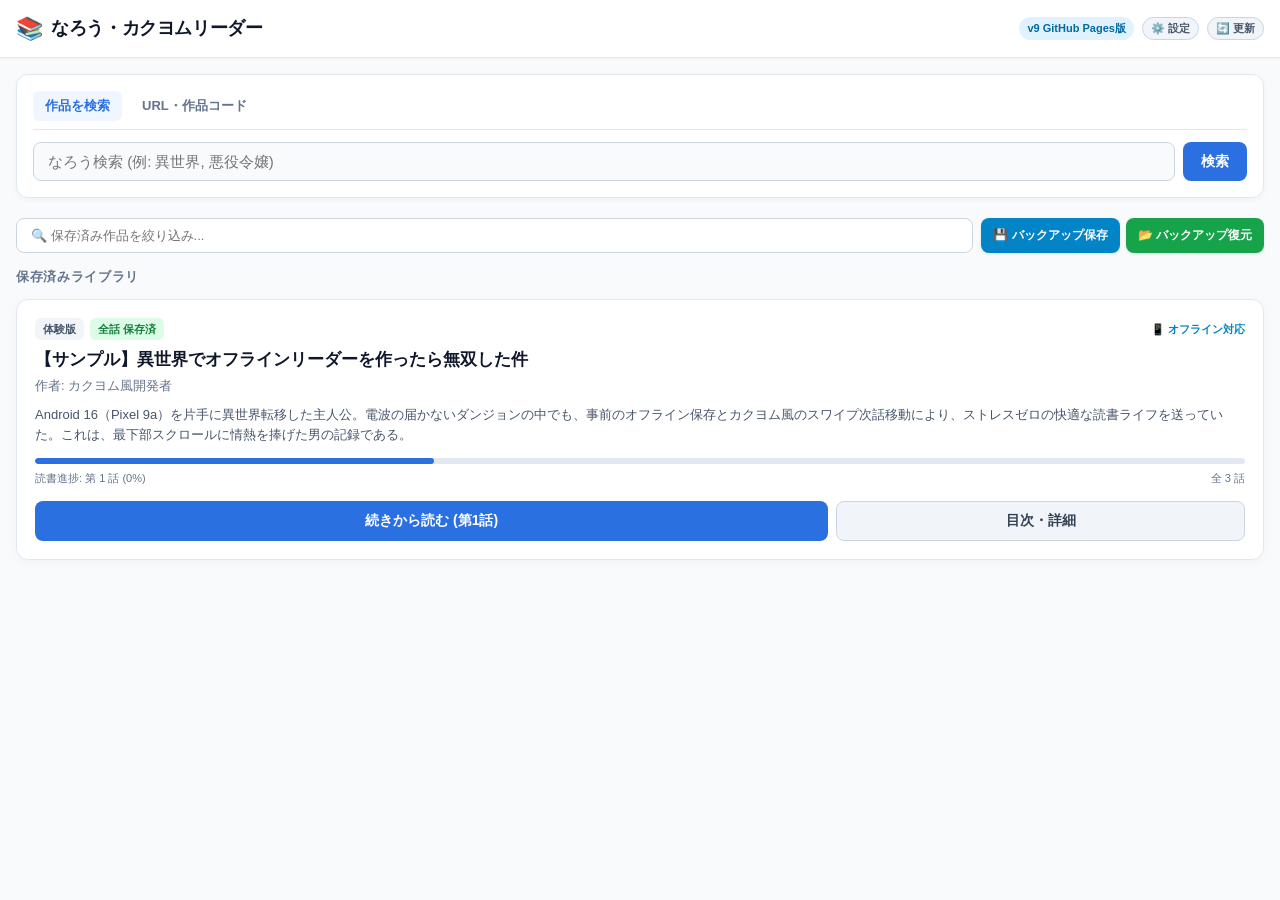
==== narou-kakuyomu-reader/index.html @ 27bab6a8 "Add files via upload" ====
<!DOCTYPE html>
<html lang="ja">
<head>
    <meta charset="UTF-8">
    <meta name="viewport" content="width=device-width, initial-scale=1.0, maximum-scale=1.0, user-scalable=no, viewport-fit=cover">
    <meta name="theme-color" content="#000000">
    <meta name="description" content="「小説家になろう」カクヨム風オフラインリーダー - 最下部スクロールで次話移動 & オフライン対応">
    <meta name="mobile-web-app-capable" content="yes">
    <meta name="apple-mobile-web-app-capable" content="yes">
    <meta name="apple-mobile-web-app-status-bar-style" content="black-translucent">
    <title>カクヨム風なろうリーダー</title>
    
    <link rel="manifest" href="./manifest.webmanifest">
    <link rel="icon" type="image/svg+xml" href="./icons/icon.svg">
    <link rel="apple-touch-icon" href="./icons/icon-192.png">
    
    <link rel="stylesheet" href="./css/style.css?v=9">
</head>
<body>

    <!-- 1. ライブラリ画面 -->
    <div id="library-screen" class="screen">
        <header class="app-header">
            <div class="brand">
                <span class="brand-icon">📚</span>
                <h1 class="app-title">なろう・カクヨムリーダー</h1>
            </div>
            <div class="header-actions">
                <span class="header-badge" id="header-badge">v9 GitHub Pages版</span>
                <button type="button" id="btn-open-proxy-modal" class="btn-header-refresh" title="プロキシ設定">⚙️ 設定</button>
                <button type="button" id="btn-force-refresh" class="btn-header-refresh" title="最新版へ更新">🔄 更新</button>
            </div>
        </header>

        <!-- PWAインストール案内バナー (HTTPS / 対応ブラウザ時のみ自動表示) -->
        <div id="pwa-install-banner" class="pwa-install-banner hidden">
            <div class="pwa-banner-info">
                <span class="pwa-banner-icon">📲</span>
                <div>
                    <div class="pwa-banner-title">ホーム画面に追加してアプリとして使う</div>
                    <div class="pwa-banner-desc">全画面読書 & 電波のないオフラインでも起動可能</div>
                </div>
            </div>
            <button id="btn-pwa-install" class="btn-pwa-install">インストール</button>
        </div>

        <main class="library-content">
            <!-- 作品追加・検索カード -->
            <section class="add-novel-card">
                <div class="add-tabs">
                    <button type="button" id="tab-btn-search" class="tab-btn active">作品を検索</button>
                    <button type="button" id="tab-btn-ncode" class="tab-btn">URL・作品コード</button>
                </div>

                <!-- 1. なろう作品検索フォーム -->
                <form id="form-search-novel" class="input-row">
                    <input type="text" id="input-search-word" class="text-input" placeholder="なろう検索 (例: 異世界, 悪役令嬢)" required autocomplete="off">
                    <button type="submit" id="btn-search-submit" class="btn-primary">検索</button>
                </form>

                <!-- 2. Nコード直接追加フォーム -->
                <form id="form-add-novel" class="input-row hidden">
                    <input type="text" id="input-ncode" class="text-input" placeholder="Nコード (例: n2267be) または カクヨムURL・作品ID" autocomplete="off">
                    <button type="submit" id="btn-add-submit" class="btn-primary">追加</button>
                </form>

                <!-- 検索結果リスト表示エリア -->
                <div id="search-results-list" class="search-results-list hidden"></div>
            </section>

            <!-- 本棚内 絞り込みフィルター & USB・ファイル移行アクション -->
            <div class="library-filter-wrap" style="display: flex; gap: 8px; align-items: center; flex-wrap: wrap;">
                <input type="text" id="input-library-filter" class="filter-input" placeholder="🔍 保存済み作品を絞り込み..." style="flex: 1; min-width: 170px;">
                <div class="backup-actions" style="display: flex; gap: 6px;">
                    <button type="button" id="btn-export-backup" style="background-color: #0284c7; color: white; border: none; padding: 9px 12px; border-radius: 8px; cursor: pointer; font-weight: 700; font-size: 12px; white-space: nowrap; display: flex; align-items: center; gap: 4px; box-shadow: 0 1px 3px rgba(0,0,0,0.1);" title="USBや別端末へ移行するためのバックアップファイルを保存">
                        💾 バックアップ保存
                    </button>
                    <button type="button" id="btn-import-backup" style="background-color: #16a34a; color: white; border: none; padding: 9px 12px; border-radius: 8px; cursor: pointer; font-weight: 700; font-size: 12px; white-space: nowrap; display: flex; align-items: center; gap: 4px; box-shadow: 0 1px 3px rgba(0,0,0,0.1);" title="USBメモリ等にあるバックアップJSONを読み込んで本棚を復元">
                        📂 バックアップ復元
                    </button>
                    <input type="file" id="file-import-backup" accept=".json" style="display: none;">
                </div>
            </div>

            <!-- 保存済み作品リスト -->
            <div class="section-label">保存済みライブラリ</div>
            <div id="novel-list" class="novel-list">
                <!-- 動的に生成されます -->
            </div>
        </main>
    </div>

    <!-- 2. 作品詳細・目次画面 -->
    <div id="detail-screen" class="screen hidden">
        <nav class="detail-nav">
            <button id="btn-detail-back" class="nav-back-btn" title="戻る">
                <svg width="24" height="24" viewBox="0 0 24 24" fill="none" stroke="currentColor" stroke-width="2.5"><path d="M15 18l-6-6 6-6"/></svg>
            </button>
            <span class="nav-title">作品情報</span>
        </nav>

        <main class="detail-content">
            <section class="detail-hero">
                <h2 id="detail-title" class="detail-title">作品タイトル</h2>
                <div id="detail-writer" class="detail-writer">作者名</div>
                <div id="detail-stats" class="detail-stats"></div>
                <div id="detail-story" class="detail-story">あらすじ</div>

                <div class="detail-main-actions">
                    <button id="btn-detail-resume" class="btn-primary">続きから読む</button>
                    <button id="btn-detail-first" class="btn-secondary">最初から読む (第1話)</button>
                    <button id="btn-download-all" class="btn-download-all">
                        <svg width="18" height="18" viewBox="0 0 24 24" fill="none" stroke="currentColor" stroke-width="2"><path d="M21 15v4a2 2 0 0 1-2 2H5a2 2 0 0 1-2-2v-4"></path><polyline points="7 10 12 15 17 10"></polyline><line x1="12" y1="15" x2="12" y2="3"></line></svg>
                        <span>全話を一括ダウンロード (オフライン保存)</span>
                    </button>
                    <button id="btn-delete-from-detail" class="btn-delete-from-detail">
                        <svg width="16" height="16" viewBox="0 0 24 24" fill="none" stroke="currentColor" stroke-width="2"><polyline points="3 6 5 6 21 6"></polyline><path d="M19 6v14a2 2 0 0 1-2 2H7a2 2 0 0 1-2-2V6m3 0V4a2 2 0 0 1 2-2h4a2 2 0 0 1 2 2v2"></path></svg>
                        <span>作品と保存データを端末から削除</span>
                    </button>
                </div>
            </section>

            <div class="section-label">エピソード一覧</div>
            <div id="detail-chapter-list" class="chapter-list-wrap">
                <!-- 動的に生成されます -->
            </div>
        </main>
    </div>

    <!-- 3. カクヨム風リーダー画面 -->
    <div id="reader-screen" class="screen hidden">
        <!-- js/reader.js により動的に構築されます -->
    </div>

    <!-- バックグラウンド一括ダウンロード常駐バー (読書中も操作・進行確認可能) -->
    <div id="floating-download-bar" class="floating-download-bar">
        <div class="floating-download-content">
            <div class="floating-download-info">
                <span class="floating-download-icon">📥</span>
                <span id="floating-dl-title" class="floating-download-title">作品ダウンロード中</span>
                <span id="floating-dl-count" class="floating-download-count">0 / 0 話 (0%)</span>
            </div>
            <div class="floating-download-actions">
                <button id="btn-floating-cancel" class="btn-floating-action">中止</button>
            </div>
        </div>
        <div class="floating-download-track">
            <div id="floating-dl-fill" class="floating-download-fill"></div>
        </div>
    </div>

    <!-- 一括ダウンロード進捗モーダル (必要時の詳細ビュー) -->
    <div id="download-progress-modal" class="app-modal hidden">
        <div class="modal-backdrop"></div>
        <div class="modal-box">
            <h3 class="modal-title">作品を一括ダウンロード中</h3>
            <p id="download-progress-status" class="modal-status-text">ダウンロードを準備しています...</p>
            <div class="modal-progress-bar">
                <div id="download-progress-bar" class="progress-fill" style="width: 0%"></div>
            </div>
            <div id="download-progress-text" class="modal-progress-text">0 / 0 話 完了</div>
            <div style="display: flex; gap: 8px;">
                <button id="btn-bg-download" class="btn-primary" style="flex: 1;">バックグラウンドで続行</button>
                <button id="btn-cancel-download" class="btn-secondary" style="flex: 1;">中止</button>
            </div>
        </div>
    </div>

    <!-- リーダー内 目次ジャンプモーダル -->
    <div id="modal-toc" class="app-modal hidden">
        <div id="modal-toc-backdrop" class="modal-backdrop"></div>
        <div class="modal-toc-box">
            <div class="modal-toc-header">
                <h3 class="modal-title" style="margin: 0;">目次</h3>
                <button id="btn-close-toc-modal" class="btn-close-modal">✕</button>
            </div>
            <div id="modal-toc-list" class="modal-toc-list"></div>
        </div>
    </div>

    <!-- プロキシ設定モーダル -->
    <div id="modal-proxy" class="app-modal hidden">
        <div id="modal-proxy-backdrop" class="modal-backdrop"></div>
        <div class="modal-box" style="max-width: 480px;">
            <h3 class="modal-title">CORSプロキシ設定</h3>
            <p style="font-size: 13px; color: #64748b; margin-bottom: 12px; line-height: 1.5;">
                GitHub Pages等の静的環境から「なろう」「カクヨム」を取得するプロキシを指定できます。未入力の場合は公開プロキシが自動使用されます。
            </p>
            <div style="margin-bottom: 14px;">
                <label style="font-size: 12px; font-weight: 700; color: #475569; display: block; margin-bottom: 4px;">カスタムプロキシURL (例: Cloudflare Worker)</label>
                <input type="text" id="input-custom-proxy" class="text-input" placeholder="https://my-proxy.workers.dev/?url=" style="width: 100%;">
            </div>
            <div style="display: flex; gap: 8px;">
                <button type="button" id="btn-save-proxy" class="btn-primary" style="flex: 1;">保存</button>
                <button type="button" id="btn-close-proxy" class="btn-secondary" style="flex: 1;">閉じる</button>
            </div>
        </div>
    </div>

    <!-- Service Worker 登録 & スクリプト読み込み -->
    <script>
        if ('serviceWorker' in navigator) {
            window.addEventListener('load', () => {
                navigator.serviceWorker.register('./sw.js?v=9').then(reg => {
                    reg.update();
                }).catch(err => console.warn('SW registration failed:', err));
            });
            let refreshing = false;
            navigator.serviceWorker.addEventListener('controllerchange', () => {
                if (!refreshing) {
                    refreshing = true;
                    window.location.reload();
                }
            });
        }
    </script>
    <script type="module" src="./js/app.js?v=9"></script>
</body>
</html>
---- narou-kakuyomu-reader/css/style.css ----
/* ==========================================================================
   カクヨム風オフラインリーダー スタイルシート
   Pixel 9a (Android 16) モバイル最適化 & PWA対応
   ========================================================================== */

:root {
    --safe-top: env(safe-area-inset-top, 0px);
    --safe-bottom: env(safe-area-inset-bottom, 0px);
    --primary-color: #2b70e0;
    --primary-hover: #1b5cc2;
    --accent-color: #f38224;
    --radius-md: 12px;
    --radius-lg: 18px;
    --font-sans: -apple-system, BlinkMacSystemFont, "Segoe UI", Roboto, "Helvetica Neue", "Hiragino Sans", "Noto Sans JP", sans-serif;
    --font-serif: "Hiragino Mincho ProN", "Yu Mincho", "Noto Serif JP", serif;
}

* {
    box-sizing: border-box;
    margin: 0;
    padding: 0;
    -webkit-tap-highlight-color: transparent;
}

html, body {
    width: 100%;
    height: 100%;
    overflow: hidden;
    background-color: #000000;
    color: #1e293b;
    font-family: var(--font-sans);
    font-size: 16px;
    line-height: 1.5;
    user-select: none;
}

/* ユーティリティ */
.hidden { display: none !important; }
.text-green { color: #16a34a !important; }

/* ==========================================================================
   スクリーンコンテナ
   ========================================================================== */

.screen {
    position: absolute;
    top: 0;
    left: 0;
    width: 100%;
    height: 100%;
    display: flex;
    flex-direction: column;
    overflow: hidden;
    background-color: #f8fafc;
}

/* ==========================================================================
   1. ライブラリ画面 (Library Screen)
   ========================================================================== */

.app-header {
    background: #ffffff;
    border-bottom: 1px solid #e2e8f0;
    padding: calc(var(--safe-top) + 12px) 16px 12px;
    display: flex;
    align-items: center;
    justify-content: space-between;
    box-shadow: 0 1px 3px rgba(0, 0, 0, 0.05);
    z-index: 10;
}

.brand {
    display: flex;
    align-items: center;
    gap: 8px;
}

.brand-icon {
    font-size: 22px;
}

.app-title {
    font-size: 18px;
    font-weight: 700;
    color: #0f172a;
    letter-spacing: -0.02em;
}

.header-actions {
    display: flex;
    align-items: center;
    gap: 8px;
}

.header-badge {
    font-size: 11px;
    font-weight: 600;
    background: #e0f2fe;
    color: #0369a1;
    padding: 3px 8px;
    border-radius: 12px;
}

.btn-header-refresh {
    font-size: 11px;
    font-weight: 600;
    background: #f1f5f9;
    color: #475569;
    border: 1px solid #cbd5e1;
    padding: 3px 8px;
    border-radius: 12px;
    cursor: pointer;
    transition: all 0.2s;
}

.btn-header-refresh:hover, .btn-header-refresh:active {
    background: #0284c7;
    color: #ffffff;
    border-color: #0284c7;
}

.library-content {
    flex: 1;
    overflow-y: auto;
    padding: 16px;
    padding-bottom: calc(var(--safe-bottom) + 30px);
}

/* 作品追加フォーム */
.add-novel-card {
    background: #ffffff;
    border-radius: var(--radius-md);
    padding: 16px;
    box-shadow: 0 2px 6px rgba(0, 0, 0, 0.04);
    border: 1px solid #e2e8f0;
    margin-bottom: 20px;
}

.add-title {
    font-size: 14px;
    font-weight: 700;
    color: #475569;
    margin-bottom: 10px;
}

.input-row {
    display: flex;
    gap: 8px;
}

.text-input {
    flex: 1;
    padding: 10px 14px;
    font-size: 15px;
    border: 1px solid #cbd5e1;
    border-radius: 8px;
    outline: none;
    background: #f8fafc;
    transition: border-color 0.2s;
}

.text-input:focus {
    border-color: var(--primary-color);
    background: #ffffff;
}

.btn-primary {
    background: var(--primary-color);
    color: #ffffff;
    border: none;
    border-radius: 8px;
    padding: 10px 18px;
    font-size: 14px;
    font-weight: 600;
    cursor: pointer;
    transition: background-color 0.2s;
}

.btn-primary:active {
    background: var(--primary-hover);
}

.btn-primary:disabled {
    background: #94a3b8;
    cursor: not-allowed;
}

.section-label {
    font-size: 13px;
    font-weight: 700;
    color: #64748b;
    text-transform: uppercase;
    letter-spacing: 0.05em;
    margin-bottom: 12px;
}

/* 作品カード */
.novel-list {
    display: flex;
    flex-direction: column;
    gap: 16px;
}

.novel-card {
    background: #ffffff;
    border-radius: var(--radius-md);
    padding: 18px;
    border: 1px solid #e2e8f0;
    box-shadow: 0 2px 8px rgba(0, 0, 0, 0.04);
    transition: transform 0.15s;
}

.novel-card:active {
    transform: scale(0.99);
}

.card-header {
    display: flex;
    align-items: center;
    justify-content: space-between;
    margin-bottom: 8px;
}

.card-badge {
    font-size: 11px;
    font-weight: 700;
    padding: 3px 8px;
    border-radius: 6px;
}

.badge-downloaded {
    background: #dcfce7;
    color: #15803d;
}

.badge-partial {
    background: #fef3c7;
    color: #b45309;
}

.sample-tag {
    font-size: 11px;
    font-weight: 700;
    background: #f1f5f9;
    color: #475569;
    padding: 3px 8px;
    border-radius: 6px;
}

.badge-source {
    font-size: 11px;
    font-weight: 700;
    padding: 3px 8px;
    border-radius: 6px;
    margin-right: 6px;
}

.badge-kakuyomu {
    background: #ccfbf1;
    color: #0f766e;
    border: 1px solid #99f6e4;
}

.badge-narou {
    background: #e0f2fe;
    color: #0369a1;
    border: 1px solid #bae6fd;
}

.btn-delete-novel {
    background: transparent;
    border: none;
    color: #94a3b8;
    font-size: 18px;
    padding: 8px 12px;
    margin: -8px -12px -8px 0;
    cursor: pointer;
    touch-action: manipulation;
}

.btn-delete-novel:active {
    color: #ef4444;
}

.card-title {
    font-size: 17px;
    font-weight: 700;
    color: #0f172a;
    line-height: 1.4;
    margin-bottom: 4px;
}

.card-author {
    font-size: 13px;
    color: #64748b;
    margin-bottom: 10px;
}

.card-story {
    font-size: 13px;
    color: #475569;
    line-height: 1.5;
    display: -webkit-box;
    -webkit-line-clamp: 3;
    -webkit-box-orient: vertical;
    overflow: hidden;
    margin-bottom: 14px;
}

.card-progress-wrap {
    margin-bottom: 14px;
}

.card-progress-bar {
    width: 100%;
    height: 6px;
    background: #e2e8f0;
    border-radius: 3px;
    overflow: hidden;
    margin-bottom: 6px;
}

.progress-fill {
    height: 100%;
    background: var(--primary-color);
    border-radius: 3px;
    transition: width 0.3s;
}

.card-progress-text {
    display: flex;
    justify-content: space-between;
    font-size: 11px;
    color: #64748b;
    font-weight: 500;
}

.card-actions {
    display: flex;
    gap: 8px;
}

.card-actions .btn-primary {
    flex: 2;
    padding: 10px 14px;
    font-size: 14px;
}

.btn-secondary {
    flex: 1;
    background: #f1f5f9;
    color: #334155;
    border: 1px solid #cbd5e1;
    border-radius: 8px;
    padding: 10px 12px;
    font-size: 14px;
    font-weight: 600;
    cursor: pointer;
}

.btn-secondary:active {
    background: #e2e8f0;
}

/* ==========================================================================
   2. 作品詳細・目次画面 (Detail Screen)
   ========================================================================== */

.detail-nav {
    background: #ffffff;
    border-bottom: 1px solid #e2e8f0;
    padding: calc(var(--safe-top) + 8px) 16px 8px;
    display: flex;
    align-items: center;
    gap: 12px;
    z-index: 10;
}

.nav-back-btn {
    background: transparent;
    border: none;
    padding: 8px;
    cursor: pointer;
    color: #334155;
    display: flex;
    align-items: center;
}

.nav-title {
    font-size: 16px;
    font-weight: 700;
    color: #0f172a;
    overflow: hidden;
    text-overflow: ellipsis;
    white-space: nowrap;
}

.detail-content {
    flex: 1;
    overflow-y: auto;
    padding: 16px;
    padding-bottom: calc(var(--safe-bottom) + 30px);
}

.detail-hero {
    background: #ffffff;
    border-radius: var(--radius-md);
    padding: 18px;
    border: 1px solid #e2e8f0;
    margin-bottom: 20px;
}

.detail-title {
    font-size: 19px;
    font-weight: 700;
    color: #0f172a;
    line-height: 1.4;
    margin-bottom: 6px;
}

.detail-writer {
    font-size: 13px;
    color: #64748b;
    margin-bottom: 12px;
}

.detail-stats {
    font-size: 12px;
    color: #64748b;
    font-weight: 600;
    margin-bottom: 14px;
    display: flex;
    gap: 8px;
}

.detail-story {
    font-size: 14px;
    color: #334155;
    line-height: 1.6;
    margin-bottom: 18px;
    white-space: pre-wrap;
}

.detail-main-actions {
    display: flex;
    flex-direction: column;
    gap: 8px;
}

.detail-main-actions .btn-primary {
    padding: 12px;
    font-size: 15px;
    text-align: center;
}

.detail-main-actions .btn-secondary {
    padding: 11px;
    text-align: center;
}

.btn-download-all {
    background: #ecfdf5;
    color: #047857;
    border: 1px solid #a7f3d0;
    border-radius: 8px;
    padding: 11px;
    font-size: 14px;
    font-weight: 600;
    cursor: pointer;
    display: flex;
    align-items: center;
    justify-content: center;
    gap: 6px;
}

.btn-download-all:active {
    background: #d1fae5;
}

.chapter-list-wrap {
    background: #ffffff;
    border-radius: var(--radius-md);
    border: 1px solid #e2e8f0;
    overflow: hidden;
}

.chapter-item {
    padding: 14px 16px;
    border-bottom: 1px solid #f1f5f9;
    display: flex;
    align-items: center;
    justify-content: space-between;
    cursor: pointer;
    transition: background-color 0.1s;
}

.chapter-item:last-child {
    border-bottom: none;
}

.chapter-item:active {
    background-color: #f8fafc;
}

.chapter-item.current-reading {
    background-color: #eff6ff;
}

.chapter-info {
    display: flex;
    align-items: center;
    gap: 12px;
    overflow: hidden;
}

.chapter-num {
    font-size: 12px;
    font-weight: 700;
    color: #94a3b8;
    min-width: 28px;
}

.chapter-name {
    font-size: 14px;
    font-weight: 500;
    color: #1e293b;
    overflow: hidden;
    text-overflow: ellipsis;
    white-space: nowrap;
}

.badge-saved {
    font-size: 10px;
    font-weight: 700;
    background: #dcfce7;
    color: #15803d;
    padding: 2px 6px;
    border-radius: 4px;
}

.badge-not-saved {
    font-size: 10px;
    color: #94a3b8;
}

/* ==========================================================================
   3. カクヨム風リーダー画面 (Reader Screen)
   ========================================================================== */

.reader-container {
    position: absolute;
    top: 0;
    left: 0;
    width: 100%;
    height: 100%;
    overflow: hidden;
    display: flex;
    flex-direction: column;
    transition: background-color 0.2s, color 0.2s;
}

/* テーマ別スタイル */
.theme-light {
    background-color: #ffffff;
    color: #1a1a1a;
    --hud-bg: rgba(255, 255, 255, 0.94);
    --hud-border: rgba(0, 0, 0, 0.08);
    --hud-text: #1a1a1a;
    --pull-color: #64748b;
    --accent: #2b70e0;
}

.theme-sepia {
    background-color: #fbf0d9;
    color: #3b2e21;
    --hud-bg: rgba(246, 234, 210, 0.94);
    --hud-border: rgba(80, 60, 40, 0.1);
    --hud-text: #3b2e21;
    --pull-color: #786551;
    --accent: #d97706;
}

.theme-dark {
    background-color: #16171a;
    color: #ffffff; /* くっきり鮮明な純白 */
    --hud-bg: rgba(22, 23, 26, 0.96);
    --hud-border: rgba(255, 255, 255, 0.16);
    --hud-text: #ffffff;
    --pull-color: #e2e8f0;
    --accent: #3b82f6;
}

.theme-dark .novel-body {
    color: #ffffff;
    text-shadow: 0 0 1px rgba(255, 255, 255, 0.1);
}

.theme-dark .novel-preface, .theme-dark .novel-afterword {
    background: rgba(255, 255, 255, 0.07);
    color: #f1f5f9;
    border-left: 3px solid #3b82f6;
}

.theme-black {
    background-color: #000000;
    color: #ffffff; /* OLED漆黒に映える鮮明な白 */
    --hud-bg: rgba(10, 10, 10, 0.97);
    --hud-border: rgba(255, 255, 255, 0.18);
    --hud-text: #ffffff;
    --pull-color: #cbd5e1;
    --accent: #60a5fa;
}

.theme-black .novel-body {
    color: #ffffff;
    text-shadow: 0 0 1px rgba(255, 255, 255, 0.15);
}

.theme-black .novel-preface, .theme-black .novel-afterword {
    background: rgba(255, 255, 255, 0.08);
    color: #f8fafc;
    border-left: 3px solid #60a5fa;
}

/* フォントファミリ設定 */
.font-mincho {
    font-family: var(--font-serif);
}

.font-gothic {
    font-family: var(--font-sans);
}

.font-round {
    font-family: "Hiragino Maru Gothic ProN", "Kosugi Maru", sans-serif;
}

/* リーダースクロール領域 */
.reader-scroller {
    flex: 1;
    width: 100%;
    height: 100%;
    overflow-y: scroll;
    overflow-x: hidden;
    -webkit-overflow-scrolling: touch;
    position: relative;
    padding-top: calc(var(--safe-top) + 24px);
    padding-bottom: calc(var(--safe-bottom) + 80px);
}

/* 本文ラッパー */
.reader-content-wrap {
    max-width: 680px;
    margin: 0 auto;
    padding: 0 24px;
    will-change: transform;
    user-select: text;
}

/* 本文要素 */
.novel-chapter-title {
    font-size: calc(var(--novel-font-size, 18px) * 1.35);
    font-weight: 700;
    line-height: 1.4;
    margin-bottom: 36px;
    padding-bottom: 16px;
    border-bottom: 1px dashed currentColor;
    opacity: 0.9;
}

.novel-preface, .novel-afterword {
    font-size: calc(var(--novel-font-size, 18px) * 0.92);
    line-height: var(--novel-line-height, 1.85);
    padding: 16px;
    border-radius: 8px;
    background: rgba(128, 128, 128, 0.08);
    margin: 28px 0;
}

.novel-body {
    font-size: var(--novel-font-size, 18px);
    line-height: var(--novel-line-height, 1.85);
    letter-spacing: 0.03em;
}

.novel-body p {
    margin-bottom: 0.8em;
    min-height: 1.2em;
}

/* ルビの最適化 */
ruby {
    ruby-align: center;
}

rt {
    font-size: 0.55em;
    user-select: none;
}

/* 縦書きモード */
.reader-container.writing-vertical .reader-scroller {
    overflow-x: scroll;
    overflow-y: hidden;
    direction: rtl;
    padding: 30px 40px;
}

.reader-container.writing-vertical .reader-content-wrap {
    writing-mode: vertical-rl;
    text-orientation: upright;
    max-width: none;
    height: calc(100vh - var(--safe-top) - var(--safe-bottom) - 80px);
}

.reader-container.writing-vertical .novel-chapter-title {
    margin-bottom: 0;
    margin-left: 36px;
    border-bottom: none;
    border-left: 1px dashed currentColor;
    padding-bottom: 0;
    padding-left: 16px;
}

/* ==========================================================================
   カクヨム風 次話引っ張りインジケーター (Pull to next chapter)
   ========================================================================== */

.pull-indicator {
    display: flex;
    align-items: center;
    justify-content: center;
    width: 100%;
    pointer-events: none;
    color: var(--pull-color);
    opacity: 0;
    transition: opacity 0.2s;
}

.pull-indicator.visible {
    opacity: 1;
}

.pull-top {
    height: 50px;
    margin-top: -50px;
    display: flex;
    align-items: center;
    gap: 8px;
    font-size: 13px;
    font-weight: 600;
}

.pull-bottom {
    padding: 30px 0 50px;
    margin-top: 20px;
}

.pull-indicator-content {
    display: flex;
    flex-direction: column;
    align-items: center;
    gap: 10px;
}

.pull-indicator-circle {
    position: relative;
    width: 40px;
    height: 40px;
    display: flex;
    align-items: center;
    justify-content: center;
}

.progress-ring {
    position: absolute;
    top: 0;
    left: 0;
    transform: rotate(-90deg);
}

.progress-ring-bg {
    opacity: 0.15;
}

.progress-ring-bar {
    stroke: var(--accent);
    stroke-dasharray: 100.5;
    stroke-dashoffset: 100.5;
    transition: stroke-dashoffset 0.05s linear;
}

.pull-arrow-icon {
    transform: rotate(0deg);
    transition: transform 0.2s cubic-bezier(0.34, 1.56, 0.64, 1);
    color: var(--pull-color);
}

.pull-bottom.ready .pull-arrow-icon {
    transform: rotate(180deg);
    color: var(--accent);
}

.pull-bottom.ready .progress-ring-bar {
    stroke-width: 4;
}

.pull-text-wrap {
    display: flex;
    flex-direction: column;
    align-items: center;
    gap: 3px;
}

.pull-text {
    font-size: 13px;
    font-weight: 700;
    letter-spacing: 0.02em;
}

.pull-bottom.ready .pull-text {
    color: var(--accent);
}

.pull-next-sub {
    font-size: 11px;
    opacity: 0.7;
}

.pull-bottom.is-last .pull-indicator-circle {
    display: none;
}

/* ページめくりアニメーション */
.transition-slide-out-up {
    animation: slideOutUp 0.25s cubic-bezier(0.2, 0.8, 0.2, 1) forwards;
}

.transition-slide-in-up {
    animation: slideInUp 0.3s cubic-bezier(0.2, 0.8, 0.2, 1) forwards;
}

.transition-slide-out-down {
    animation: slideOutDown 0.25s cubic-bezier(0.2, 0.8, 0.2, 1) forwards;
}

.transition-slide-in-down {
    animation: slideInDown 0.3s cubic-bezier(0.2, 0.8, 0.2, 1) forwards;
}

@keyframes slideOutUp {
    from { transform: translateY(0); opacity: 1; }
    to { transform: translateY(-40px); opacity: 0; }
}

@keyframes slideInUp {
    from { transform: translateY(40px); opacity: 0; }
    to { transform: translateY(0); opacity: 1; }
}

@keyframes slideOutDown {
    from { transform: translateY(0); opacity: 1; }
    to { transform: translateY(40px); opacity: 0; }
}

@keyframes slideInDown {
    from { transform: translateY(-40px); opacity: 0; }
    to { transform: translateY(0); opacity: 1; }
}

/* 最新話到達エンドカード */
.reader-end-card {
    margin: 50px auto 20px;
    text-align: center;
    padding: 30px 20px;
    border-radius: var(--radius-md);
    background: rgba(128, 128, 128, 0.08);
}

.end-card-icon {
    font-size: 36px;
    margin-bottom: 10px;
}

.reader-end-card h3 {
    font-size: 17px;
    font-weight: 700;
    margin-bottom: 6px;
}

.reader-end-card p {
    font-size: 13px;
    opacity: 0.75;
    margin-bottom: 20px;
}

/* ==========================================================================
   HUD (ヘッダー & フッター)
   ========================================================================== */

.reader-hud {
    position: absolute;
    left: 0;
    width: 100%;
    background: var(--hud-bg);
    backdrop-filter: blur(12px);
    -webkit-backdrop-filter: blur(12px);
    color: var(--hud-text);
    z-index: 50;
    transition: transform 0.28s cubic-bezier(0.32, 0.72, 0, 1), opacity 0.28s;
    opacity: 0;
    pointer-events: none;
}

.reader-header {
    top: 0;
    transform: translateY(-100%);
    padding: calc(var(--safe-top) + 6px) 16px 10px;
    border-bottom: 1px solid var(--hud-border);
    display: flex;
    align-items: center;
    justify-content: space-between;
}

.reader-footer {
    bottom: 0;
    transform: translateY(100%);
    padding: 12px 16px calc(var(--safe-bottom) + 12px);
    border-top: 1px solid var(--hud-border);
    display: flex;
    flex-direction: column;
    gap: 10px;
}

.reader-hud.show {
    transform: translateY(0);
    opacity: 1;
    pointer-events: auto;
}

.hud-btn {
    background: transparent;
    border: none;
    color: inherit;
    padding: 8px;
    cursor: pointer;
    display: flex;
    align-items: center;
    border-radius: 8px;
}

.hud-btn:active {
    background: rgba(128, 128, 128, 0.15);
}

.hud-title-wrap {
    flex: 1;
    text-align: center;
    padding: 0 12px;
    overflow: hidden;
}

.hud-novel-title {
    font-size: 14px;
    font-weight: 700;
    white-space: nowrap;
    overflow: hidden;
    text-overflow: ellipsis;
}

.hud-chapter-subtitle {
    font-size: 11px;
    opacity: 0.7;
    white-space: nowrap;
    overflow: hidden;
    text-overflow: ellipsis;
    display: block;
}

/* フッター内ナビゲーション - カクヨム準拠 */
.footer-seeker-row {
    display: flex;
    align-items: center;
    gap: 12px;
    width: 100%;
}

.seeker-slider-wrap {
    flex: 1;
    display: flex;
    flex-direction: column;
    align-items: center;
    gap: 4px;
}

.chapter-seeker-range {
    width: 100%;
    height: 6px;
    background: rgba(128, 128, 128, 0.3);
    border-radius: 3px;
    outline: none;
    accent-color: var(--accent);
    cursor: pointer;
}

.ep-counter-wrap {
    font-size: 12px;
    font-weight: 700;
    opacity: 0.9;
    letter-spacing: 0.03em;
}

.ep-nav-btn {
    background: rgba(128, 128, 128, 0.12);
    border: none;
    color: inherit;
    display: flex;
    align-items: center;
    gap: 4px;
    font-size: 13px;
    font-weight: 700;
    padding: 8px 14px;
    border-radius: 8px;
    cursor: pointer;
    flex-shrink: 0;
}

.ep-nav-btn:active {
    background: rgba(128, 128, 128, 0.25);
}

.ep-nav-btn:disabled {
    opacity: 0.25;
    pointer-events: none;
}

/* 下段: アクションボタントレイ */
.footer-actions-row {
    display: flex;
    align-items: center;
    justify-content: space-around;
    gap: 8px;
    padding-top: 4px;
    border-top: 1px solid rgba(128, 128, 128, 0.12);
}

.footer-action-pill {
    flex: 1;
    background: transparent;
    border: none;
    color: inherit;
    padding: 8px 4px;
    border-radius: 8px;
    font-size: 12px;
    font-weight: 600;
    display: flex;
    flex-direction: column;
    align-items: center;
    gap: 4px;
    cursor: pointer;
    transition: background-color 0.15s;
}

.footer-action-pill:active {
    background: rgba(128, 128, 128, 0.18);
}

/* ==========================================================================
   設定ボトムシート (Settings Sheet)
   ========================================================================== */

.settings-sheet {
    position: absolute;
    top: 0;
    left: 0;
    width: 100%;
    height: 100%;
    z-index: 100;
    display: flex;
    flex-direction: column;
    justify-content: flex-end;
}

.sheet-backdrop {
    position: absolute;
    top: 0;
    left: 0;
    width: 100%;
    height: 100%;
    background: rgba(0, 0, 0, 0.4);
    opacity: 0;
    transition: opacity 0.25s;
}

.sheet-content {
    position: relative;
    background: #ffffff;
    color: #1e293b;
    border-radius: 20px 20px 0 0;
    padding: 16px 20px calc(var(--safe-bottom) + 24px);
    transform: translateY(100%);
    transition: transform 0.25s cubic-bezier(0.32, 0.72, 0, 1);
    box-shadow: 0 -4px 20px rgba(0, 0, 0, 0.15);
}

.settings-sheet.open .sheet-backdrop {
    opacity: 1;
}

.settings-sheet.open .sheet-content {
    transform: translateY(0);
}

.sheet-handle {
    width: 40px;
    height: 4px;
    background: #cbd5e1;
    border-radius: 2px;
    margin: 0 auto 16px;
}

.sheet-title {
    font-size: 16px;
    font-weight: 700;
    margin-bottom: 20px;
    text-align: center;
}

.setting-group {
    margin-bottom: 20px;
}

.setting-label {
    font-size: 13px;
    font-weight: 600;
    color: #64748b;
    display: block;
    margin-bottom: 8px;
}

.setting-label-row {
    display: flex;
    justify-content: space-between;
    margin-bottom: 8px;
}

.theme-picker {
    display: grid;
    grid-template-columns: repeat(4, 1fr);
    gap: 8px;
}

.theme-btn {
    padding: 12px 0;
    border-radius: 8px;
    font-size: 13px;
    font-weight: 600;
    cursor: pointer;
    border: 2px solid transparent;
}

.theme-btn-light { background: #ffffff; color: #1e293b; border-color: #e2e8f0; }
.theme-btn-sepia { background: #fbf0d9; color: #3b2e21; }
.theme-btn-dark  { background: #1e2022; color: #f3f4f6; }
.theme-btn-black { background: #000000; color: #a3a3a3; }

.theme-btn.selected {
    border-color: var(--primary-color) !important;
    box-shadow: 0 0 0 2px rgba(43, 112, 224, 0.25);
}

.segmented-control {
    display: flex;
    background: #f1f5f9;
    padding: 4px;
    border-radius: 8px;
    gap: 4px;
}

.seg-btn {
    flex: 1;
    padding: 8px 0;
    font-size: 13px;
    font-weight: 600;
    background: transparent;
    border: none;
    border-radius: 6px;
    color: #64748b;
    cursor: pointer;
}

.seg-btn.selected {
    background: #ffffff;
    color: #0f172a;
    box-shadow: 0 1px 3px rgba(0, 0, 0, 0.1);
}

.slider-control {
    display: flex;
    align-items: center;
    gap: 12px;
}

.slider-control input[type="range"] {
    flex: 1;
    height: 6px;
    background: #e2e8f0;
    border-radius: 3px;
    accent-color: var(--primary-color);
}

.step-btn {
    background: #f1f5f9;
    border: none;
    padding: 6px 12px;
    border-radius: 6px;
    font-size: 12px;
    font-weight: 700;
    color: #475569;
    cursor: pointer;
}

/* ==========================================================================
   モーダル (ダウンロード進捗 & リーダー目次)
   ========================================================================== */

.app-modal {
    position: absolute;
    top: 0;
    left: 0;
    width: 100%;
    height: 100%;
    z-index: 120;
    display: flex;
    align-items: center;
    justify-content: center;
    padding: 20px;
}

.modal-backdrop {
    position: absolute;
    top: 0;
    left: 0;
    width: 100%;
    height: 100%;
    background: rgba(0, 0, 0, 0.5);
}

.modal-box {
    position: relative;
    background: #ffffff;
    border-radius: var(--radius-lg);
    width: 100%;
    max-width: 400px;
    padding: 24px;
    box-shadow: 0 10px 25px rgba(0, 0, 0, 0.2);
}

.modal-title {
    font-size: 17px;
    font-weight: 700;
    color: #0f172a;
    margin-bottom: 8px;
}

.modal-status-text {
    font-size: 13px;
    color: #64748b;
    margin-bottom: 16px;
    min-height: 20px;
}

.modal-progress-bar {
    width: 100%;
    height: 8px;
    background: #e2e8f0;
    border-radius: 4px;
    overflow: hidden;
    margin-bottom: 8px;
}

.modal-progress-text {
    font-size: 12px;
    font-weight: 700;
    color: var(--primary-color);
    text-align: right;
    margin-bottom: 18px;
}

/* リーダー内 目次モーダル */
.modal-toc-box {
    position: relative;
    background: #ffffff;
    border-radius: var(--radius-lg);
    width: 100%;
    max-width: 460px;
    height: 80vh;
    display: flex;
    flex-direction: column;
    overflow: hidden;
    box-shadow: 0 10px 25px rgba(0, 0, 0, 0.2);
}

.modal-toc-header {
    padding: 16px 20px;
    border-bottom: 1px solid #e2e8f0;
    display: flex;
    align-items: center;
    justify-content: space-between;
}

.btn-close-modal {
    background: transparent;
    border: none;
    font-size: 18px;
    color: #94a3b8;
    padding: 4px;
    cursor: pointer;
}

.modal-toc-list {
    flex: 1;
    overflow-y: auto;
    padding: 8px 0;
}

.toc-modal-item {
    padding: 12px 20px;
    display: flex;
    align-items: center;
    gap: 12px;
    cursor: pointer;
    border-bottom: 1px solid #f8fafc;
}

.toc-modal-item:active {
    background: #f1f5f9;
}

.toc-modal-item.selected {
    background: #eff6ff;
    color: var(--primary-color);
    font-weight: 700;
}

.toc-ep {
    font-size: 12px;
    font-weight: 700;
    color: #94a3b8;
    min-width: 28px;
}

.toc-modal-item.selected .toc-ep {
    color: var(--primary-color);
}

.toc-title {
    flex: 1;
    font-size: 14px;
    overflow: hidden;
    text-overflow: ellipsis;
    white-space: nowrap;
}

.toc-now {
    font-size: 10px;
    background: var(--primary-color);
    color: #ffffff;
    padding: 2px 6px;
    border-radius: 4px;
}

/* トースト通知 */
.app-toast {
    position: fixed;
    bottom: calc(var(--safe-bottom) + 30px);
    left: 50%;
    transform: translateX(-50%) translateY(30px);
    background: rgba(15, 23, 42, 0.92);
    color: #ffffff;
    padding: 10px 20px;
    border-radius: 30px;
    font-size: 13px;
    font-weight: 600;
    z-index: 200;
    opacity: 0;
    transition: transform 0.25s, opacity 0.25s;
    pointer-events: none;
    box-shadow: 0 4px 12px rgba(0, 0, 0, 0.2);
}

.app-toast.show {
    transform: translateX(-50%) translateY(0);
    opacity: 1;
}

/* ローディング & エラー */
.loading-spinner {
    padding: 60px 20px;
    text-align: center;
    color: #64748b;
}

.spinner {
    width: 32px;
    height: 32px;
    border: 3px solid rgba(43, 112, 224, 0.15);
    border-top-color: var(--primary-color);
    border-radius: 50%;
    animation: spin 0.8s linear infinite;
    margin: 0 auto 12px;
}

@keyframes spin {
    to { transform: rotate(360deg); }
}

.error-msg {
    padding: 40px 20px;
    text-align: center;
    color: #ef4444;
}

.error-detail {
    font-size: 12px;
    color: #94a3b8;
    margin: 8px 0 16px;
}

/* ==========================================================================
   バックグラウンド ダウンロード フローティングバー
   ========================================================================== */

.floating-download-bar {
    position: fixed;
    top: calc(var(--safe-top) + 64px); /* ヘッダーHUDの真下に配置し被りを解消 */
    left: 50%;
    transform: translateX(-50%) translateY(-100px);
    width: calc(100% - 32px);
    max-width: 440px;
    background: rgba(15, 23, 42, 0.94);
    backdrop-filter: blur(12px);
    -webkit-backdrop-filter: blur(12px);
    color: #ffffff;
    border-radius: 14px;
    padding: 10px 14px;
    box-shadow: 0 8px 24px rgba(0, 0, 0, 0.25);
    z-index: 999;
    transition: transform 0.3s cubic-bezier(0.32, 0.72, 0, 1), opacity 0.3s;
    opacity: 0;
    pointer-events: none;
    border: 1px solid rgba(255, 255, 255, 0.12);
}

.floating-download-bar.active {
    transform: translateX(-50%) translateY(0);
    opacity: 1;
    pointer-events: auto;
}

.floating-download-content {
    display: flex;
    align-items: center;
    justify-content: space-between;
    gap: 10px;
    margin-bottom: 6px;
}

.floating-download-info {
    display: flex;
    align-items: center;
    gap: 8px;
    overflow: hidden;
}

.floating-download-icon {
    font-size: 16px;
    animation: bounce 1.5s infinite;
}

@keyframes bounce {
    0%, 100% { transform: translateY(0); }
    50% { transform: translateY(-3px); }
}

.floating-download-title {
    font-size: 12px;
    font-weight: 700;
    white-space: nowrap;
    overflow: hidden;
    text-overflow: ellipsis;
    max-width: 170px;
}

.floating-download-count {
    font-size: 11px;
    color: #93c5fd;
    font-weight: 600;
    white-space: nowrap;
}

.floating-download-actions {
    display: flex;
    align-items: center;
    gap: 6px;
}

.btn-floating-action {
    background: rgba(255, 255, 255, 0.15);
    border: none;
    color: #ffffff;
    font-size: 11px;
    font-weight: 600;
    padding: 4px 8px;
    border-radius: 6px;
    cursor: pointer;
}

.btn-floating-action:active {
    background: rgba(255, 255, 255, 0.25);
}

.floating-download-track {
    width: 100%;
    height: 4px;
    background: rgba(255, 255, 255, 0.2);
    border-radius: 2px;
    overflow: hidden;
}

.floating-download-fill {
    height: 100%;
    background: #3b82f6;
    border-radius: 2px;
    width: 0%;
    transition: width 0.2s linear;
}

/* ==========================================================================
   検索機能 & タブ切り替え & 作品削除スタイル
   ========================================================================== */

.add-tabs {
    display: flex;
    gap: 8px;
    margin-bottom: 12px;
    border-bottom: 1px solid #e2e8f0;
    padding-bottom: 8px;
}

.tab-btn {
    background: transparent;
    border: none;
    font-size: 13px;
    font-weight: 700;
    color: #64748b;
    padding: 6px 12px;
    border-radius: 6px;
    cursor: pointer;
}

.tab-btn.active {
    background: #eff6ff;
    color: var(--primary-color);
}

.search-results-list {
    display: flex;
    flex-direction: column;
    gap: 10px;
    margin-top: 14px;
    max-height: 400px;
    overflow-y: auto;
}

.search-result-card {
    background: #f8fafc;
    border: 1px solid #e2e8f0;
    border-radius: 8px;
    padding: 12px;
    display: flex;
    flex-direction: column;
    gap: 6px;
}

.search-result-title {
    font-size: 14px;
    font-weight: 700;
    color: #0f172a;
    line-height: 1.4;
}

.search-result-meta {
    font-size: 11px;
    color: #64748b;
    display: flex;
    gap: 8px;
}

.search-result-story {
    font-size: 12px;
    color: #475569;
    line-height: 1.5;
    display: -webkit-box;
    -webkit-line-clamp: 2;
    -webkit-box-orient: vertical;
    overflow: hidden;
}

.btn-add-search-novel {
    align-self: flex-end;
    background: #e0f2fe;
    color: #0369a1;
    border: none;
    border-radius: 6px;
    font-size: 12px;
    font-weight: 700;
    padding: 6px 14px;
    cursor: pointer;
}

.btn-add-search-novel:active {
    background: #bae6fd;
}

/* 本棚内検索・絞り込み入力欄 */
.library-filter-wrap {
    margin-bottom: 14px;
}

.filter-input {
    width: 100%;
    padding: 9px 14px;
    font-size: 13px;
    border: 1px solid #cbd5e1;
    border-radius: 8px;
    background: #ffffff;
    outline: none;
}

.filter-input:focus {
    border-color: var(--primary-color);
}

/* 作品詳細画面の削除ボタン */
.btn-delete-from-detail {
    background: #fef2f2;
    color: #dc2626;
    border: 1px solid #fecaca;
    border-radius: 8px;
    padding: 10px;
    font-size: 13px;
    font-weight: 600;
    cursor: pointer;
    display: flex;
    align-items: center;
    justify-content: center;
    gap: 6px;
    margin-top: 10px;
}

.btn-delete-from-detail:active {
    background: #fee2e2;
}

/* ==========================================================================
   PWA インストール促進バナー
   ========================================================================== */

.pwa-install-banner {
    background: linear-gradient(135deg, #2563eb, #1d4ed8);
    color: #ffffff;
    border-radius: 12px;
    padding: 12px 16px;
    margin: 12px 16px 0;
    display: flex;
    align-items: center;
    justify-content: space-between;
    gap: 12px;
    box-shadow: 0 4px 12px rgba(37, 99, 235, 0.25);
    animation: fadeIn 0.4s ease-out;
}

.pwa-banner-info {
    display: flex;
    align-items: center;
    gap: 10px;
}

.pwa-banner-icon {
    font-size: 24px;
}

.pwa-banner-title {
    font-size: 13px;
    font-weight: 700;
}

.pwa-banner-desc {
    font-size: 11px;
    opacity: 0.9;
    margin-top: 2px;
}

.btn-pwa-install {
    background: #ffffff;
    color: #1d4ed8;
    border: none;
    border-radius: 8px;
    font-size: 13px;
    font-weight: 700;
    padding: 8px 14px;
    cursor: pointer;
    white-space: nowrap;
    box-shadow: 0 2px 6px rgba(0, 0, 0, 0.15);
}

.btn-pwa-install:active {
    background: #f1f5f9;
}
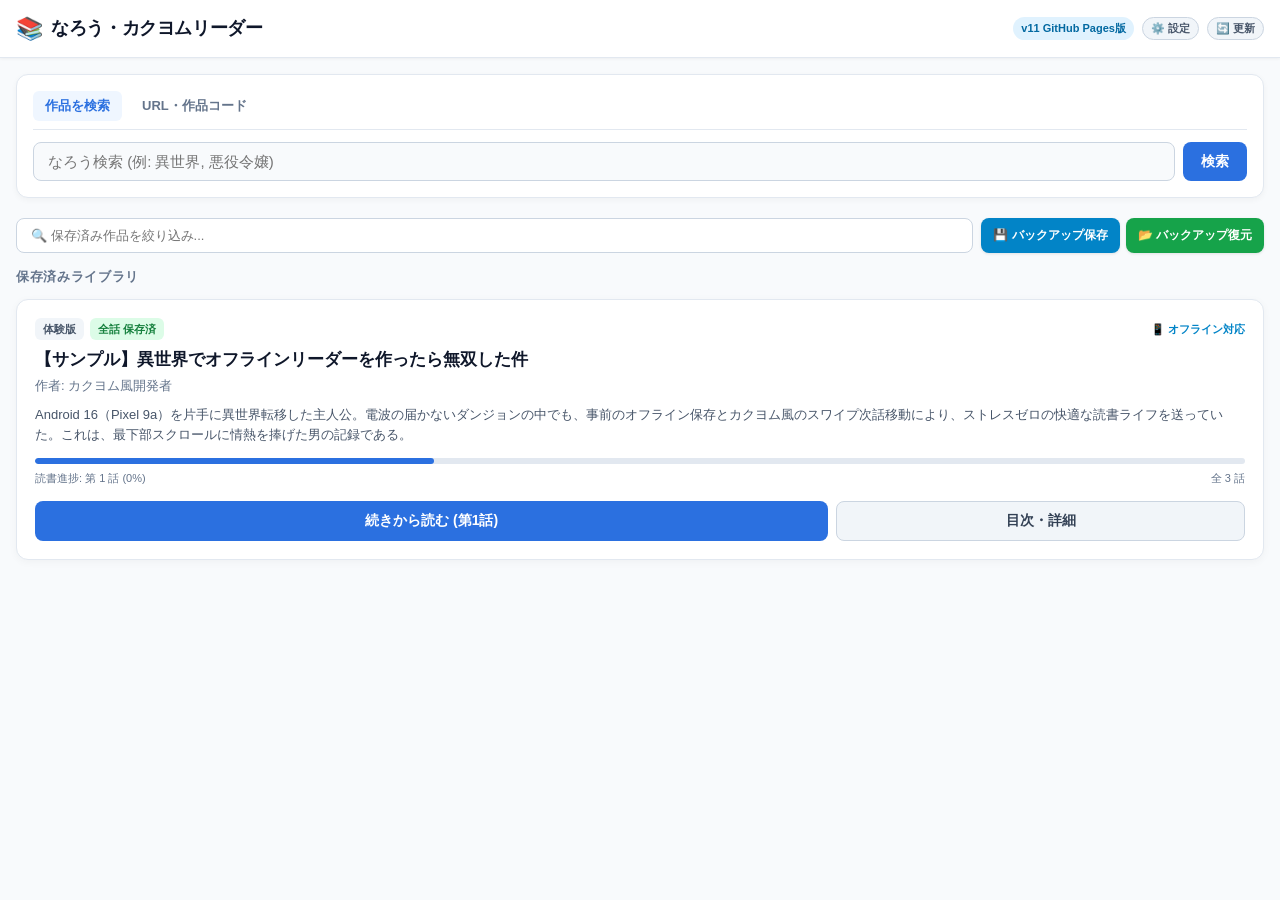
==== commit 6fcc9cbb: "Update index.html miss" ====
--- a/narou-kakuyomu-reader/index.html
+++ b/narou-kakuyomu-reader/index.html
@@ -14,7 +14,7 @@
     <link rel="icon" type="image/svg+xml" href="./icons/icon.svg">
     <link rel="apple-touch-icon" href="./icons/icon-192.png">
     
-    <link rel="stylesheet" href="./css/style.css?v=9">
+    <link rel="stylesheet" href="./css/style.css?v=11">
 </head>
 <body>
 
@@ -26,7 +26,7 @@
                 <h1 class="app-title">なろう・カクヨムリーダー</h1>
             </div>
             <div class="header-actions">
-                <span class="header-badge" id="header-badge">v9 GitHub Pages版</span>
+                <span class="header-badge" id="header-badge">v11 GitHub Pages版</span>
                 <button type="button" id="btn-open-proxy-modal" class="btn-header-refresh" title="プロキシ設定">⚙️ 設定</button>
                 <button type="button" id="btn-force-refresh" class="btn-header-refresh" title="最新版へ更新">🔄 更新</button>
             </div>
@@ -184,11 +184,11 @@
         <div class="modal-box" style="max-width: 480px;">
             <h3 class="modal-title">CORSプロキシ設定</h3>
             <p style="font-size: 13px; color: #64748b; margin-bottom: 12px; line-height: 1.5;">
-                GitHub Pages等の静的環境から「なろう」「カクヨム」を取得するプロキシを指定できます。未入力の場合は公開プロキシが自動使用されます。
+                GitHub Pages等の静的環境から「なろう」「カクヨム」を取得するプロキシを指定できます。未入力の場合は内蔵プロキシ（Cloudflare Worker）が自動使用されます。
             </p>
             <div style="margin-bottom: 14px;">
                 <label style="font-size: 12px; font-weight: 700; color: #475569; display: block; margin-bottom: 4px;">カスタムプロキシURL (例: Cloudflare Worker)</label>
-                <input type="text" id="input-custom-proxy" class="text-input" placeholder="https://my-proxy.workers.dev/?url=" style="width: 100%;">
+                <input type="text" id="input-custom-proxy" class="text-input" placeholder="https://novel.kzfm-game-aka.workers.dev/proxy?url=" style="width: 100%;">
             </div>
             <div style="display: flex; gap: 8px;">
                 <button type="button" id="btn-save-proxy" class="btn-primary" style="flex: 1;">保存</button>
@@ -201,7 +201,7 @@
     <script>
         if ('serviceWorker' in navigator) {
             window.addEventListener('load', () => {
-                navigator.serviceWorker.register('./sw.js?v=9').then(reg => {
+                navigator.serviceWorker.register('./sw.js?v=11').then(reg => {
                     reg.update();
                 }).catch(err => console.warn('SW registration failed:', err));
             });
@@ -214,6 +214,6 @@
             });
         }
     </script>
-    <script type="module" src="./js/app.js?v=9"></script>
+    <script type="module" src="./js/app.js?v=11"></script>
 </body>
 </html>
